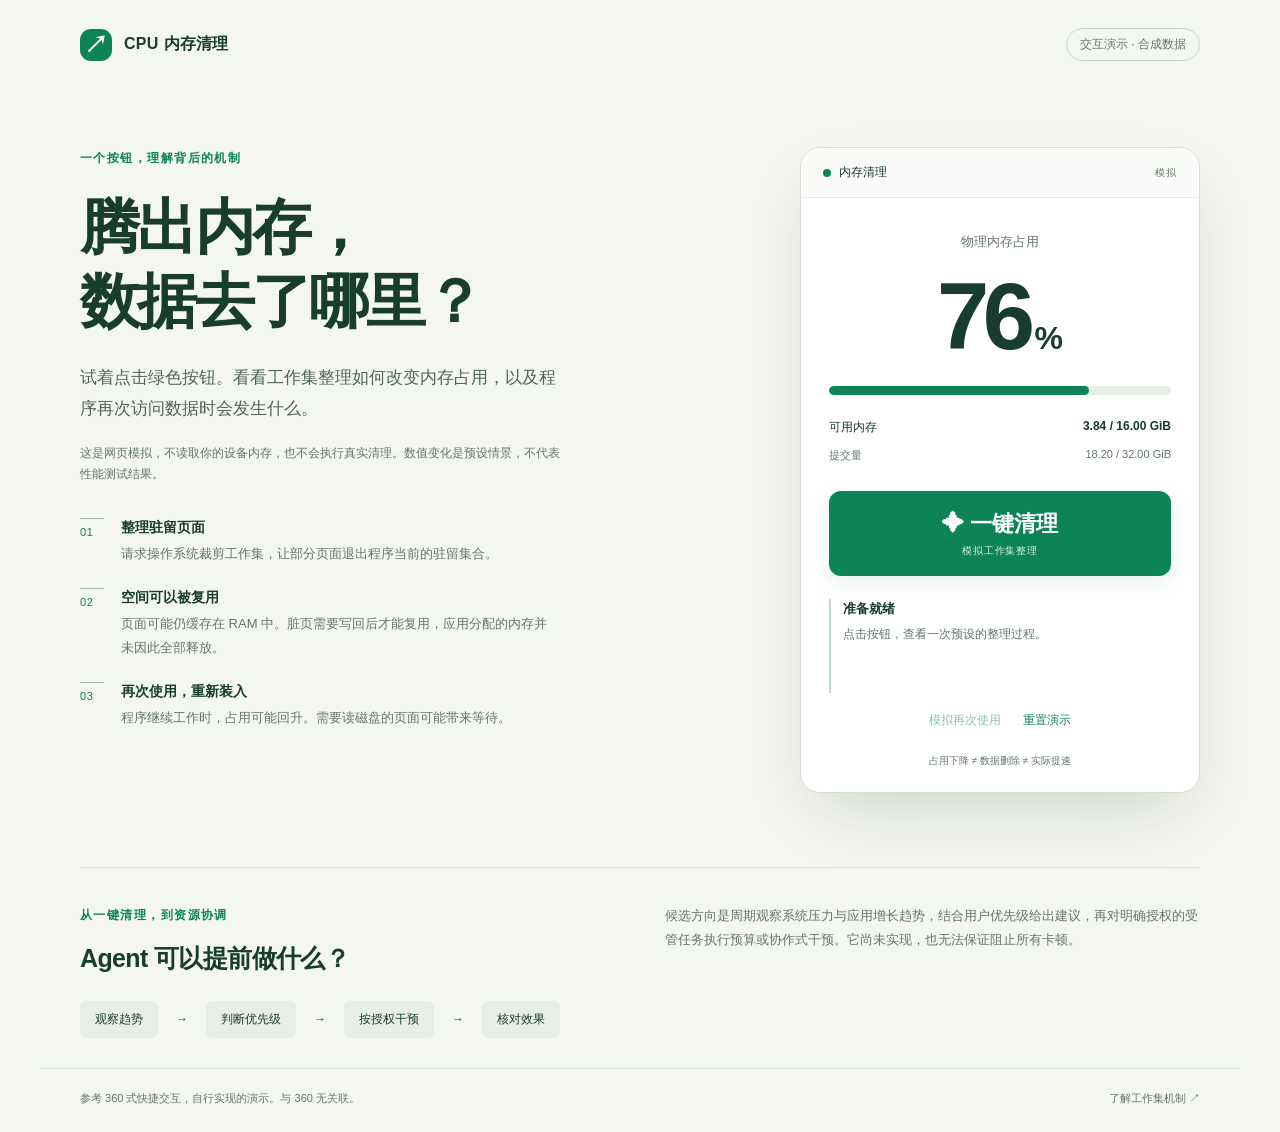
==== index.html @ 23397acc "feat: 添加内存清理网页演示与资源管理 Agent 计划" ====
<!doctype html>
<html lang="zh-CN">
<head>
  <meta charset="utf-8">
  <meta name="viewport" content="width=device-width, initial-scale=1">
  <meta name="description" content="CPU 内存清理交互演示：用合成数据理解工作集整理与内存占用变化。">
  <title>内存清理 · 交互演示</title>
  <link rel="stylesheet" href="styles.css">
  <script src="app.js" defer></script>
</head>
<body>
  <header class="topbar"><a class="brand" href="./"><span class="brand-mark" aria-hidden="true">↗</span> CPU 内存清理</a><span class="badge">交互演示 · 合成数据</span></header>
  <main>
    <section class="intro" aria-labelledby="intro-title">
      <p class="eyebrow">一个按钮，理解背后的机制</p>
      <h1 id="intro-title">腾出内存，<br>数据去了哪里？</h1>
      <p class="lead">试着点击绿色按钮。看看工作集整理如何改变内存占用，以及程序再次访问数据时会发生什么。</p>
      <p class="notice">这是网页模拟，不读取你的设备内存，也不会执行真实清理。数值变化是预设情景，不代表性能测试结果。</p>
      <ol class="steps">
        <li><span>01</span><div><strong>整理驻留页面</strong><p>请求操作系统裁剪工作集，让部分页面退出程序当前的驻留集合。</p></div></li>
        <li><span>02</span><div><strong>空间可以被复用</strong><p>页面可能仍缓存在 RAM 中。脏页需要写回后才能复用，应用分配的内存并未因此全部释放。</p></div></li>
        <li><span>03</span><div><strong>再次使用，重新装入</strong><p>程序继续工作时，占用可能回升。需要读磁盘的页面可能带来等待。</p></div></li>
      </ol>
    </section>
    <section class="preview" aria-label="内存清理模拟窗口">
      <div class="window-top"><span class="window-dot" aria-hidden="true"></span><span>内存清理</span><span class="sample-tag">模拟</span></div>
      <div class="window-body">
        <p class="metric-label">物理内存占用</p>
        <div class="percent"><span id="percent">76</span><span class="unit">%</span></div>
        <div id="usage" class="usage" role="progressbar" aria-label="模拟物理内存占用" aria-valuemin="0" aria-valuemax="100" aria-valuenow="76"><div id="fill"></div></div>
        <div class="numbers"><span>可用内存</span><strong><span id="available">3.84</span> / 16.00 GiB</strong></div>
        <div class="numbers secondary"><span>提交量</span><span>18.20 / 32.00 GiB</span></div>
        <button id="clean" class="clean" type="button"><span aria-hidden="true">✦</span> 一键清理<span class="button-note">模拟工作集整理</span></button>
        <div class="result" role="status" aria-live="polite" aria-atomic="true"><strong id="status">准备就绪</strong><p id="message">点击按钮，查看一次预设的整理过程。</p></div>
        <div class="controls"><button id="revisit" type="button" disabled>模拟再次使用</button><button id="reset" type="button">重置演示</button></div>
        <p class="footnote">占用下降 ≠ 数据删除 ≠ 实际提速</p>
      </div>
    </section>
    <section class="context" aria-labelledby="context-title">
      <div><p class="eyebrow">从一键清理，到资源协调</p><h2 id="context-title">Agent 可以提前做什么？</h2></div>
      <p>候选方向是周期观察系统压力与应用增长趋势，结合用户优先级给出建议，再对明确授权的受管任务执行预算或协作式干预。它尚未实现，也无法保证阻止所有卡顿。</p>
      <div class="agent-flow"><span>观察趋势</span><span aria-hidden="true">→</span><span>判断优先级</span><span aria-hidden="true">→</span><span>按授权干预</span><span aria-hidden="true">→</span><span>核对效果</span></div>
    </section>
  </main>
  <footer><span>参考 360 式快捷交互，自行实现的演示。与 360 无关联。</span><a href="https://learn.microsoft.com/en-us/windows/win32/memory/working-set" target="_blank" rel="noopener noreferrer">了解工作集机制 ↗</a></footer>
  <noscript><p class="notice">启用 JavaScript 后可体验模拟按钮；本页所有数值均为合成数据。</p></noscript>
</body>
</html>
---- styles.css ----
:root{color-scheme:light;--ink:#183c2e;--green:#0c8457;--muted:#64766b;--line:#dce5dd;--paper:#f4f6f0}
*{box-sizing:border-box}body{margin:0;background:var(--paper);color:var(--ink);font-family:Inter,"Segoe UI","Microsoft YaHei",sans-serif;-webkit-font-smoothing:antialiased}a{color:inherit}button{font:inherit}button,a{-webkit-tap-highlight-color:transparent}button:focus-visible,a:focus-visible{outline:3px solid #db9b32;outline-offset:5px}button:disabled{cursor:default;opacity:.48}.topbar,footer{max-width:1200px;margin:auto;display:flex;align-items:center;justify-content:space-between;gap:24px;padding:28px 40px}.brand{display:flex;align-items:center;gap:12px;font-weight:700;text-decoration:none;letter-spacing:.02em}.brand-mark{background:var(--green);color:white;border-radius:11px;width:32px;height:32px;display:grid;place-items:center;font-size:24px}.badge{font-size:12px;border:1px solid #cbdace;border-radius:99px;padding:7px 13px;color:var(--muted);white-space:nowrap}main{max-width:1200px;padding:58px 40px 0;margin:auto;display:grid;grid-template-columns:1fr 400px;gap:44px 90px}.eyebrow{font-size:12px;letter-spacing:.12em;color:var(--green);font-weight:700;margin:0 0 22px}h1{font-size:clamp(40px,4.7vw,62px);letter-spacing:-.045em;line-height:1.22;margin:0 0 24px}p{line-height:1.85}.lead{font-size:17px;color:#4d6657;max-width:480px;margin:0 0 18px}.notice{font-size:12px;line-height:1.8;color:var(--muted);max-width:480px}.steps{list-style:none;padding:0;margin:32px 0 0;display:grid;gap:22px}.steps li{display:flex;gap:17px}.steps li>span{font-size:11px;letter-spacing:.06em;border-top:1px solid #a1b6a6;padding-top:7px;min-width:24px;color:var(--green)}.steps strong{font-size:14px}.steps p{font-size:13px;color:var(--muted);margin:5px 0 0;max-width:430px}.preview{align-self:start;background:#fff;border:1px solid #d5dfd5;border-radius:20px;box-shadow:0 28px 64px -25px #28493240;overflow:hidden}.window-top{display:flex;align-items:center;gap:8px;font-size:12px;background:#fafbf8;border-bottom:1px solid #e6ece4;padding:16px 22px}.window-dot{height:8px;width:8px;background:var(--green);border-radius:50%}.sample-tag{margin-left:auto;color:var(--muted);font-size:10px;letter-spacing:.12em}.window-body{padding:32px 28px 22px}.metric-label{text-align:center;font-size:13px;color:var(--muted);margin:0}.percent{text-align:center;font-size:94px;line-height:1.35;font-weight:650;letter-spacing:-.07em;font-variant-numeric:tabular-nums}.unit{font-size:32px;margin-left:6px;letter-spacing:0}.usage{height:9px;background:#e7eee6;border-radius:99px;margin:5px 0 24px;overflow:hidden}.usage>div{height:100%;width:76%;background:var(--green);border-radius:99px}.numbers{display:flex;justify-content:space-between;gap:12px;font-size:12px;margin:12px 0;font-variant-numeric:tabular-nums}.numbers.secondary{color:var(--muted);font-size:11px}.clean{background:var(--green);color:white;border:0;border-radius:12px;padding:18px;width:100%;font-size:22px;font-weight:650;cursor:pointer;margin-top:16px;box-shadow:0 6px 18px #0c84571c}.clean:hover:not(:disabled){background:#076c45}.clean:disabled{opacity:.7}.button-note{display:block;font-size:10px;font-weight:400;margin-top:5px;letter-spacing:.08em;color:#d5eee1}.result{margin-top:23px;min-height:94px;border-left:2px solid #b9d8c3;padding-left:12px}.result strong{font-size:13px}.result p{font-size:12px;line-height:1.8;color:var(--muted);margin:6px 0 0}.controls{display:flex;justify-content:center;gap:22px;margin-top:12px}.controls button{background:none;border:0;color:var(--green);font-size:12px;padding:7px 0;cursor:pointer}.footnote{font-size:10px;text-align:center;color:var(--muted);margin:16px 0 0}.context{grid-column:1/-1;border-top:1px solid var(--line);margin-top:30px;padding:36px 0 30px;display:grid;grid-template-columns:1fr 1fr;gap:0 50px}.context .eyebrow{margin-bottom:14px}.context h2{font-size:25px;line-height:1.4;margin:0;letter-spacing:-.025em}.context>p{margin:0;font-size:13px;color:var(--muted)}.agent-flow{grid-column:1/-1;display:flex;align-items:center;gap:18px;flex-wrap:wrap;margin-top:25px;font-size:12px}.agent-flow span:nth-child(odd){background:#e8eee5;border-radius:7px;padding:10px 15px}footer{border-top:1px solid var(--line);font-size:11px;color:var(--muted);padding-top:22px;padding-bottom:26px}footer a{text-decoration:none;white-space:nowrap}
@media(max-width:850px){main{gap:40px;grid-template-columns:1fr 350px;padding-top:36px}.topbar,footer{padding-left:24px;padding-right:24px}main{padding-left:24px;padding-right:24px}h1{font-size:44px}.window-body{padding:26px 22px}.context{gap:22px}}
@media(max-width:680px){.topbar{padding:22px 20px;gap:10px}.brand{font-size:13px;gap:8px}.badge{font-size:10px;padding:6px 9px}main{grid-template-columns:1fr;padding:28px 20px 0;gap:32px}.intro{max-width:480px}h1{font-size:44px}.lead{font-size:15px}.preview{width:100%;max-width:420px;justify-self:center}.steps{gap:18px}.context{margin-top:5px;grid-template-columns:1fr;padding-top:28px}.agent-flow{gap:8px;font-size:11px}.agent-flow span:nth-child(odd){padding:8px}footer{align-items:flex-start;flex-direction:column;gap:12px;padding:22px 20px}.percent{font-size:88px}}
@media(prefers-reduced-motion:reduce){*,*::before,*::after{scroll-behavior:auto!important;animation:none!important;transition:none!important}}
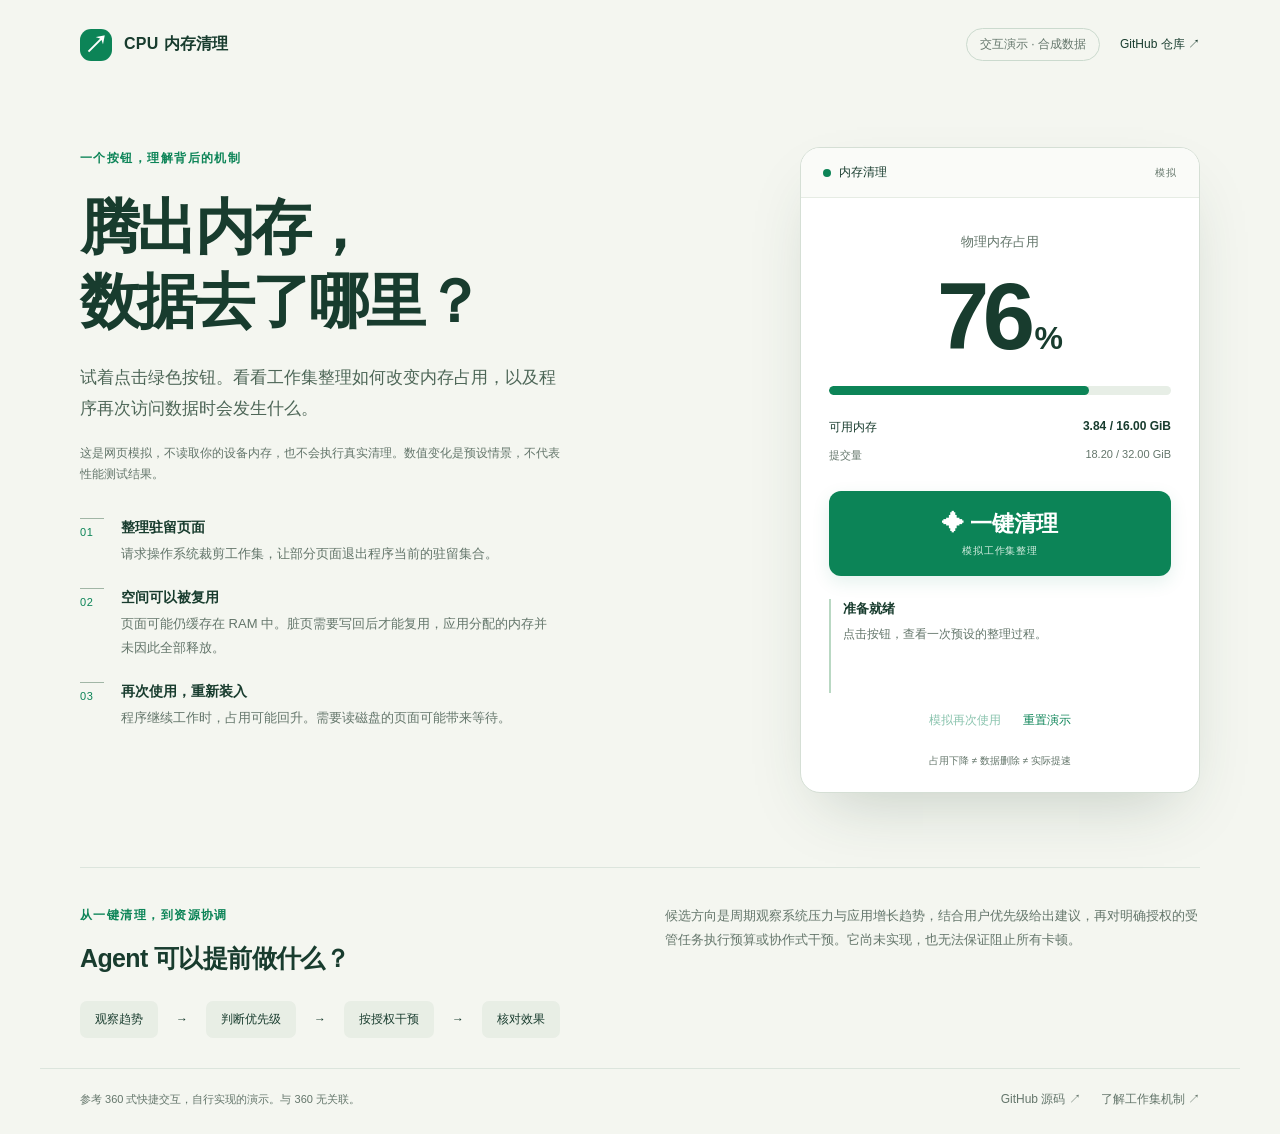
==== commit 6f8bb2ae: "fix: 在网页演示增加 GitHub 仓库入口" ====
--- a/index.html
+++ b/index.html
@@ -9,7 +9,7 @@
   <script src="app.js" defer></script>
 </head>
 <body>
-  <header class="topbar"><a class="brand" href="./"><span class="brand-mark" aria-hidden="true">↗</span> CPU 内存清理</a><span class="badge">交互演示 · 合成数据</span></header>
+  <header class="topbar"><a class="brand" href="./"><span class="brand-mark" aria-hidden="true">↗</span> CPU 内存清理</a><nav class="page-links" aria-label="项目入口"><span class="badge">交互演示 · 合成数据</span><a href="https://github.com/DreamSoul-AI/cpu-memory-cleanup" target="_blank" rel="noopener noreferrer">GitHub 仓库 ↗</a></nav></header>
   <main>
     <section class="intro" aria-labelledby="intro-title">
       <p class="eyebrow">一个按钮，理解背后的机制</p>
@@ -42,7 +42,7 @@
       <div class="agent-flow"><span>观察趋势</span><span aria-hidden="true">→</span><span>判断优先级</span><span aria-hidden="true">→</span><span>按授权干预</span><span aria-hidden="true">→</span><span>核对效果</span></div>
     </section>
   </main>
-  <footer><span>参考 360 式快捷交互，自行实现的演示。与 360 无关联。</span><a href="https://learn.microsoft.com/en-us/windows/win32/memory/working-set" target="_blank" rel="noopener noreferrer">了解工作集机制 ↗</a></footer>
+  <footer><span>参考 360 式快捷交互，自行实现的演示。与 360 无关联。</span><nav class="page-links" aria-label="项目与参考资料"><a href="https://github.com/DreamSoul-AI/cpu-memory-cleanup" target="_blank" rel="noopener noreferrer">GitHub 源码 ↗</a><a href="https://learn.microsoft.com/en-us/windows/win32/memory/working-set" target="_blank" rel="noopener noreferrer">了解工作集机制 ↗</a></nav></footer>
   <noscript><p class="notice">启用 JavaScript 后可体验模拟按钮；本页所有数值均为合成数据。</p></noscript>
 </body>
 </html>
--- a/styles.css
+++ b/styles.css
@@ -1,4 +1,5 @@
 :root{color-scheme:light;--ink:#183c2e;--green:#0c8457;--muted:#64766b;--line:#dce5dd;--paper:#f4f6f0}
+.page-links{display:flex;align-items:center;gap:20px;flex-wrap:wrap;font-size:12px}.page-links a{white-space:nowrap;text-decoration:none}.page-links a:hover{text-decoration:underline}.topbar{flex-wrap:wrap}
 *{box-sizing:border-box}body{margin:0;background:var(--paper);color:var(--ink);font-family:Inter,"Segoe UI","Microsoft YaHei",sans-serif;-webkit-font-smoothing:antialiased}a{color:inherit}button{font:inherit}button,a{-webkit-tap-highlight-color:transparent}button:focus-visible,a:focus-visible{outline:3px solid #db9b32;outline-offset:5px}button:disabled{cursor:default;opacity:.48}.topbar,footer{max-width:1200px;margin:auto;display:flex;align-items:center;justify-content:space-between;gap:24px;padding:28px 40px}.brand{display:flex;align-items:center;gap:12px;font-weight:700;text-decoration:none;letter-spacing:.02em}.brand-mark{background:var(--green);color:white;border-radius:11px;width:32px;height:32px;display:grid;place-items:center;font-size:24px}.badge{font-size:12px;border:1px solid #cbdace;border-radius:99px;padding:7px 13px;color:var(--muted);white-space:nowrap}main{max-width:1200px;padding:58px 40px 0;margin:auto;display:grid;grid-template-columns:1fr 400px;gap:44px 90px}.eyebrow{font-size:12px;letter-spacing:.12em;color:var(--green);font-weight:700;margin:0 0 22px}h1{font-size:clamp(40px,4.7vw,62px);letter-spacing:-.045em;line-height:1.22;margin:0 0 24px}p{line-height:1.85}.lead{font-size:17px;color:#4d6657;max-width:480px;margin:0 0 18px}.notice{font-size:12px;line-height:1.8;color:var(--muted);max-width:480px}.steps{list-style:none;padding:0;margin:32px 0 0;display:grid;gap:22px}.steps li{display:flex;gap:17px}.steps li>span{font-size:11px;letter-spacing:.06em;border-top:1px solid #a1b6a6;padding-top:7px;min-width:24px;color:var(--green)}.steps strong{font-size:14px}.steps p{font-size:13px;color:var(--muted);margin:5px 0 0;max-width:430px}.preview{align-self:start;background:#fff;border:1px solid #d5dfd5;border-radius:20px;box-shadow:0 28px 64px -25px #28493240;overflow:hidden}.window-top{display:flex;align-items:center;gap:8px;font-size:12px;background:#fafbf8;border-bottom:1px solid #e6ece4;padding:16px 22px}.window-dot{height:8px;width:8px;background:var(--green);border-radius:50%}.sample-tag{margin-left:auto;color:var(--muted);font-size:10px;letter-spacing:.12em}.window-body{padding:32px 28px 22px}.metric-label{text-align:center;font-size:13px;color:var(--muted);margin:0}.percent{text-align:center;font-size:94px;line-height:1.35;font-weight:650;letter-spacing:-.07em;font-variant-numeric:tabular-nums}.unit{font-size:32px;margin-left:6px;letter-spacing:0}.usage{height:9px;background:#e7eee6;border-radius:99px;margin:5px 0 24px;overflow:hidden}.usage>div{height:100%;width:76%;background:var(--green);border-radius:99px}.numbers{display:flex;justify-content:space-between;gap:12px;font-size:12px;margin:12px 0;font-variant-numeric:tabular-nums}.numbers.secondary{color:var(--muted);font-size:11px}.clean{background:var(--green);color:white;border:0;border-radius:12px;padding:18px;width:100%;font-size:22px;font-weight:650;cursor:pointer;margin-top:16px;box-shadow:0 6px 18px #0c84571c}.clean:hover:not(:disabled){background:#076c45}.clean:disabled{opacity:.7}.button-note{display:block;font-size:10px;font-weight:400;margin-top:5px;letter-spacing:.08em;color:#d5eee1}.result{margin-top:23px;min-height:94px;border-left:2px solid #b9d8c3;padding-left:12px}.result strong{font-size:13px}.result p{font-size:12px;line-height:1.8;color:var(--muted);margin:6px 0 0}.controls{display:flex;justify-content:center;gap:22px;margin-top:12px}.controls button{background:none;border:0;color:var(--green);font-size:12px;padding:7px 0;cursor:pointer}.footnote{font-size:10px;text-align:center;color:var(--muted);margin:16px 0 0}.context{grid-column:1/-1;border-top:1px solid var(--line);margin-top:30px;padding:36px 0 30px;display:grid;grid-template-columns:1fr 1fr;gap:0 50px}.context .eyebrow{margin-bottom:14px}.context h2{font-size:25px;line-height:1.4;margin:0;letter-spacing:-.025em}.context>p{margin:0;font-size:13px;color:var(--muted)}.agent-flow{grid-column:1/-1;display:flex;align-items:center;gap:18px;flex-wrap:wrap;margin-top:25px;font-size:12px}.agent-flow span:nth-child(odd){background:#e8eee5;border-radius:7px;padding:10px 15px}footer{border-top:1px solid var(--line);font-size:11px;color:var(--muted);padding-top:22px;padding-bottom:26px}footer a{text-decoration:none;white-space:nowrap}
 @media(max-width:850px){main{gap:40px;grid-template-columns:1fr 350px;padding-top:36px}.topbar,footer{padding-left:24px;padding-right:24px}main{padding-left:24px;padding-right:24px}h1{font-size:44px}.window-body{padding:26px 22px}.context{gap:22px}}
 @media(max-width:680px){.topbar{padding:22px 20px;gap:10px}.brand{font-size:13px;gap:8px}.badge{font-size:10px;padding:6px 9px}main{grid-template-columns:1fr;padding:28px 20px 0;gap:32px}.intro{max-width:480px}h1{font-size:44px}.lead{font-size:15px}.preview{width:100%;max-width:420px;justify-self:center}.steps{gap:18px}.context{margin-top:5px;grid-template-columns:1fr;padding-top:28px}.agent-flow{gap:8px;font-size:11px}.agent-flow span:nth-child(odd){padding:8px}footer{align-items:flex-start;flex-direction:column;gap:12px;padding:22px 20px}.percent{font-size:88px}}
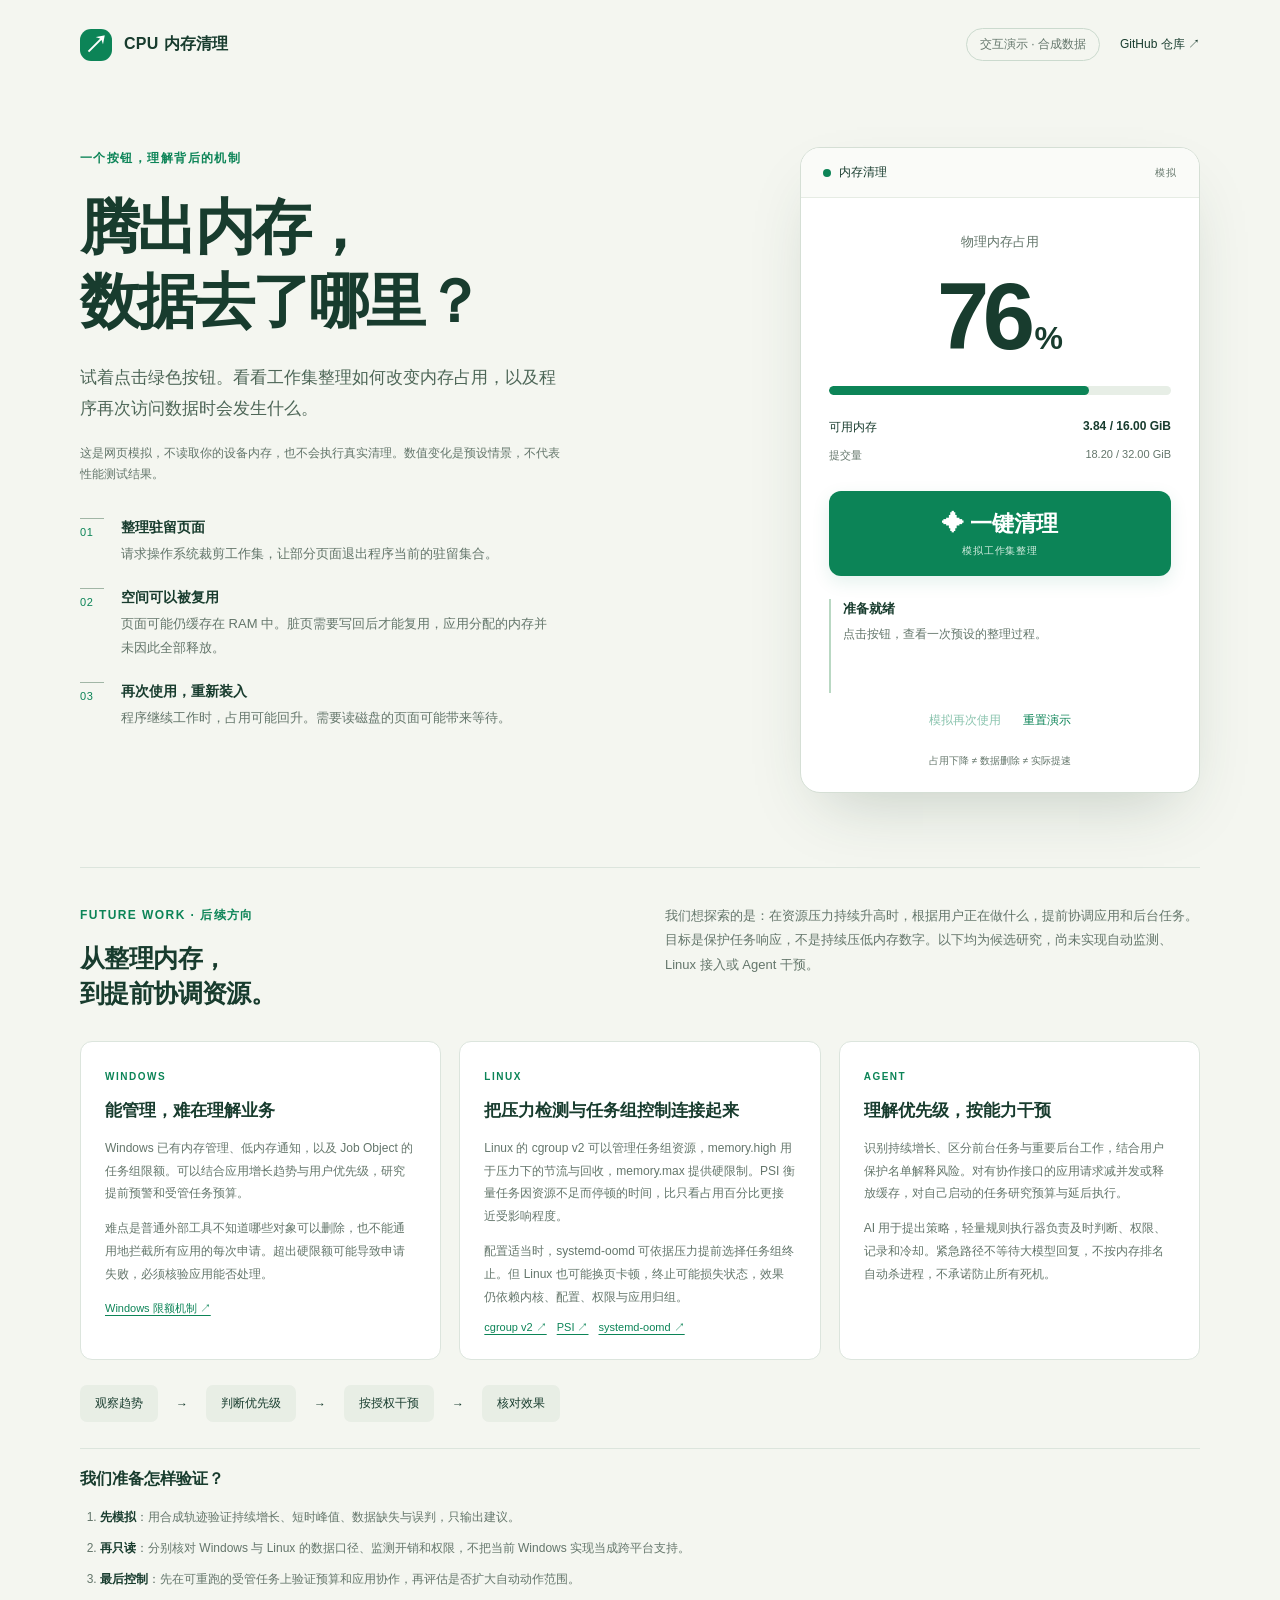
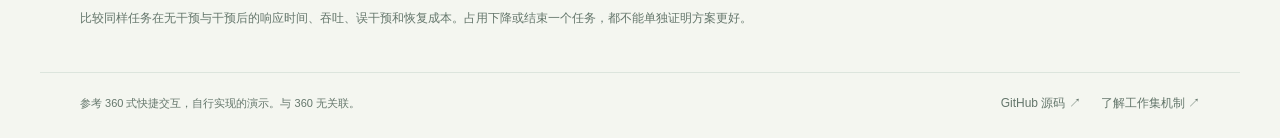
==== commit 6e2520ed: "docs: 扩展 Future Work 并确认仓库公开" ====
--- a/index.html
+++ b/index.html
@@ -37,9 +37,15 @@
       </div>
     </section>
     <section class="context" aria-labelledby="context-title">
-      <div><p class="eyebrow">从一键清理，到资源协调</p><h2 id="context-title">Agent 可以提前做什么？</h2></div>
-      <p>候选方向是周期观察系统压力与应用增长趋势，结合用户优先级给出建议，再对明确授权的受管任务执行预算或协作式干预。它尚未实现，也无法保证阻止所有卡顿。</p>
+      <div><p class="eyebrow">FUTURE WORK · 后续方向</p><h2 id="context-title">从整理内存，<br>到提前协调资源。</h2></div>
+      <p>我们想探索的是：在资源压力持续升高时，根据用户正在做什么，提前协调应用和后台任务。目标是保护任务响应，不是持续压低内存数字。以下均为候选研究，尚未实现自动监测、Linux 接入或 Agent 干预。</p>
+      <div class="future-grid">
+        <article class="future-card"><span class="platform">WINDOWS</span><h3>能管理，难在理解业务</h3><p>Windows 已有内存管理、低内存通知，以及 Job Object 的任务组限额。可以结合应用增长趋势与用户优先级，研究提前预警和受管任务预算。</p><p>难点是普通外部工具不知道哪些对象可以删除，也不能通用地拦截所有应用的每次申请。超出硬限额可能导致申请失败，必须核验应用能否处理。</p><a href="https://learn.microsoft.com/en-us/windows/win32/api/winnt/ns-winnt-jobobject_extended_limit_information" target="_blank" rel="noopener noreferrer">Windows 限额机制 ↗</a></article>
+        <article class="future-card"><span class="platform">LINUX</span><h3>把压力检测与任务组控制连接起来</h3><p>Linux 的 cgroup v2 可以管理任务组资源，memory.high 用于压力下的节流与回收，memory.max 提供硬限制。PSI 衡量任务因资源不足而停顿的时间，比只看占用百分比更接近受影响程度。</p><p>配置适当时，systemd-oomd 可依据压力提前选择任务组终止。但 Linux 也可能换页卡顿，终止可能损失状态，效果仍依赖内核、配置、权限与应用归组。</p><div class="source-links"><a href="https://docs.kernel.org/admin-guide/cgroup-v2.html" target="_blank" rel="noopener noreferrer">cgroup v2 ↗</a><a href="https://docs.kernel.org/accounting/psi.html" target="_blank" rel="noopener noreferrer">PSI ↗</a><a href="https://www.freedesktop.org/software/systemd/man/latest/systemd-oomd.service.html" target="_blank" rel="noopener noreferrer">systemd-oomd ↗</a></div></article>
+        <article class="future-card"><span class="platform">AGENT</span><h3>理解优先级，按能力干预</h3><p>识别持续增长、区分前台任务与重要后台工作，结合用户保护名单解释风险。对有协作接口的应用请求减并发或释放缓存，对自己启动的任务研究预算与延后执行。</p><p>AI 用于提出策略，轻量规则执行器负责及时判断、权限、记录和冷却。紧急路径不等待大模型回复，不按内存排名自动杀进程，不承诺防止所有死机。</p></article>
+      </div>
       <div class="agent-flow"><span>观察趋势</span><span aria-hidden="true">→</span><span>判断优先级</span><span aria-hidden="true">→</span><span>按授权干预</span><span aria-hidden="true">→</span><span>核对效果</span></div>
+      <div class="roadmap"><h3>我们准备怎样验证？</h3><ol><li><strong>先模拟</strong>：用合成轨迹验证持续增长、短时峰值、数据缺失与误判，只输出建议。</li><li><strong>再只读</strong>：分别核对 Windows 与 Linux 的数据口径、监测开销和权限，不把当前 Windows 实现当成跨平台支持。</li><li><strong>最后控制</strong>：先在可重跑的受管任务上验证预算和应用协作，再评估是否扩大自动动作范围。</li></ol><p>比较同样任务在无干预与干预后的响应时间、吞吐、误干预和恢复成本。占用下降或结束一个任务，都不能单独证明方案更好。</p></div>
     </section>
   </main>
   <footer><span>参考 360 式快捷交互，自行实现的演示。与 360 无关联。</span><nav class="page-links" aria-label="项目与参考资料"><a href="https://github.com/DreamSoul-AI/cpu-memory-cleanup" target="_blank" rel="noopener noreferrer">GitHub 源码 ↗</a><a href="https://learn.microsoft.com/en-us/windows/win32/memory/working-set" target="_blank" rel="noopener noreferrer">了解工作集机制 ↗</a></nav></footer>
--- a/styles.css
+++ b/styles.css
@@ -1,6 +1,7 @@
 :root{color-scheme:light;--ink:#183c2e;--green:#0c8457;--muted:#64766b;--line:#dce5dd;--paper:#f4f6f0}
 .page-links{display:flex;align-items:center;gap:20px;flex-wrap:wrap;font-size:12px}.page-links a{white-space:nowrap;text-decoration:none}.page-links a:hover{text-decoration:underline}.topbar{flex-wrap:wrap}
 *{box-sizing:border-box}body{margin:0;background:var(--paper);color:var(--ink);font-family:Inter,"Segoe UI","Microsoft YaHei",sans-serif;-webkit-font-smoothing:antialiased}a{color:inherit}button{font:inherit}button,a{-webkit-tap-highlight-color:transparent}button:focus-visible,a:focus-visible{outline:3px solid #db9b32;outline-offset:5px}button:disabled{cursor:default;opacity:.48}.topbar,footer{max-width:1200px;margin:auto;display:flex;align-items:center;justify-content:space-between;gap:24px;padding:28px 40px}.brand{display:flex;align-items:center;gap:12px;font-weight:700;text-decoration:none;letter-spacing:.02em}.brand-mark{background:var(--green);color:white;border-radius:11px;width:32px;height:32px;display:grid;place-items:center;font-size:24px}.badge{font-size:12px;border:1px solid #cbdace;border-radius:99px;padding:7px 13px;color:var(--muted);white-space:nowrap}main{max-width:1200px;padding:58px 40px 0;margin:auto;display:grid;grid-template-columns:1fr 400px;gap:44px 90px}.eyebrow{font-size:12px;letter-spacing:.12em;color:var(--green);font-weight:700;margin:0 0 22px}h1{font-size:clamp(40px,4.7vw,62px);letter-spacing:-.045em;line-height:1.22;margin:0 0 24px}p{line-height:1.85}.lead{font-size:17px;color:#4d6657;max-width:480px;margin:0 0 18px}.notice{font-size:12px;line-height:1.8;color:var(--muted);max-width:480px}.steps{list-style:none;padding:0;margin:32px 0 0;display:grid;gap:22px}.steps li{display:flex;gap:17px}.steps li>span{font-size:11px;letter-spacing:.06em;border-top:1px solid #a1b6a6;padding-top:7px;min-width:24px;color:var(--green)}.steps strong{font-size:14px}.steps p{font-size:13px;color:var(--muted);margin:5px 0 0;max-width:430px}.preview{align-self:start;background:#fff;border:1px solid #d5dfd5;border-radius:20px;box-shadow:0 28px 64px -25px #28493240;overflow:hidden}.window-top{display:flex;align-items:center;gap:8px;font-size:12px;background:#fafbf8;border-bottom:1px solid #e6ece4;padding:16px 22px}.window-dot{height:8px;width:8px;background:var(--green);border-radius:50%}.sample-tag{margin-left:auto;color:var(--muted);font-size:10px;letter-spacing:.12em}.window-body{padding:32px 28px 22px}.metric-label{text-align:center;font-size:13px;color:var(--muted);margin:0}.percent{text-align:center;font-size:94px;line-height:1.35;font-weight:650;letter-spacing:-.07em;font-variant-numeric:tabular-nums}.unit{font-size:32px;margin-left:6px;letter-spacing:0}.usage{height:9px;background:#e7eee6;border-radius:99px;margin:5px 0 24px;overflow:hidden}.usage>div{height:100%;width:76%;background:var(--green);border-radius:99px}.numbers{display:flex;justify-content:space-between;gap:12px;font-size:12px;margin:12px 0;font-variant-numeric:tabular-nums}.numbers.secondary{color:var(--muted);font-size:11px}.clean{background:var(--green);color:white;border:0;border-radius:12px;padding:18px;width:100%;font-size:22px;font-weight:650;cursor:pointer;margin-top:16px;box-shadow:0 6px 18px #0c84571c}.clean:hover:not(:disabled){background:#076c45}.clean:disabled{opacity:.7}.button-note{display:block;font-size:10px;font-weight:400;margin-top:5px;letter-spacing:.08em;color:#d5eee1}.result{margin-top:23px;min-height:94px;border-left:2px solid #b9d8c3;padding-left:12px}.result strong{font-size:13px}.result p{font-size:12px;line-height:1.8;color:var(--muted);margin:6px 0 0}.controls{display:flex;justify-content:center;gap:22px;margin-top:12px}.controls button{background:none;border:0;color:var(--green);font-size:12px;padding:7px 0;cursor:pointer}.footnote{font-size:10px;text-align:center;color:var(--muted);margin:16px 0 0}.context{grid-column:1/-1;border-top:1px solid var(--line);margin-top:30px;padding:36px 0 30px;display:grid;grid-template-columns:1fr 1fr;gap:0 50px}.context .eyebrow{margin-bottom:14px}.context h2{font-size:25px;line-height:1.4;margin:0;letter-spacing:-.025em}.context>p{margin:0;font-size:13px;color:var(--muted)}.agent-flow{grid-column:1/-1;display:flex;align-items:center;gap:18px;flex-wrap:wrap;margin-top:25px;font-size:12px}.agent-flow span:nth-child(odd){background:#e8eee5;border-radius:7px;padding:10px 15px}footer{border-top:1px solid var(--line);font-size:11px;color:var(--muted);padding-top:22px;padding-bottom:26px}footer a{text-decoration:none;white-space:nowrap}
-@media(max-width:850px){main{gap:40px;grid-template-columns:1fr 350px;padding-top:36px}.topbar,footer{padding-left:24px;padding-right:24px}main{padding-left:24px;padding-right:24px}h1{font-size:44px}.window-body{padding:26px 22px}.context{gap:22px}}
+.future-grid{grid-column:1/-1;display:grid;grid-template-columns:repeat(3,minmax(0,1fr));gap:18px;margin-top:30px}.future-card{background:#fff;border:1px solid var(--line);border-radius:12px;padding:24px}.platform{font-size:10px;color:var(--green);letter-spacing:.15em;font-weight:700}.future-card h3{font-size:17px;line-height:1.6;margin:13px 0}.future-card p,.roadmap p,.roadmap li{font-size:12px;color:var(--muted);line-height:1.9}.future-card a{font-size:11px;color:var(--green);text-underline-offset:3px}.source-links{display:flex;flex-wrap:wrap;gap:10px}.roadmap{grid-column:1/-1;border-top:1px solid var(--line);margin-top:26px;padding-top:20px}.roadmap h3{font-size:16px;margin:0 0 12px}.roadmap ol{padding-left:20px}.roadmap li{margin:8px 0}.roadmap strong{color:var(--ink)}
+@media(max-width:850px){main{gap:40px;grid-template-columns:1fr 350px;padding-top:36px}.topbar,footer{padding-left:24px;padding-right:24px}main{padding-left:24px;padding-right:24px}h1{font-size:44px}.window-body{padding:26px 22px}.context{gap:22px}.future-grid{grid-template-columns:1fr}.future-card{padding:20px}}
 @media(max-width:680px){.topbar{padding:22px 20px;gap:10px}.brand{font-size:13px;gap:8px}.badge{font-size:10px;padding:6px 9px}main{grid-template-columns:1fr;padding:28px 20px 0;gap:32px}.intro{max-width:480px}h1{font-size:44px}.lead{font-size:15px}.preview{width:100%;max-width:420px;justify-self:center}.steps{gap:18px}.context{margin-top:5px;grid-template-columns:1fr;padding-top:28px}.agent-flow{gap:8px;font-size:11px}.agent-flow span:nth-child(odd){padding:8px}footer{align-items:flex-start;flex-direction:column;gap:12px;padding:22px 20px}.percent{font-size:88px}}
 @media(prefers-reduced-motion:reduce){*,*::before,*::after{scroll-behavior:auto!important;animation:none!important;transition:none!important}}
